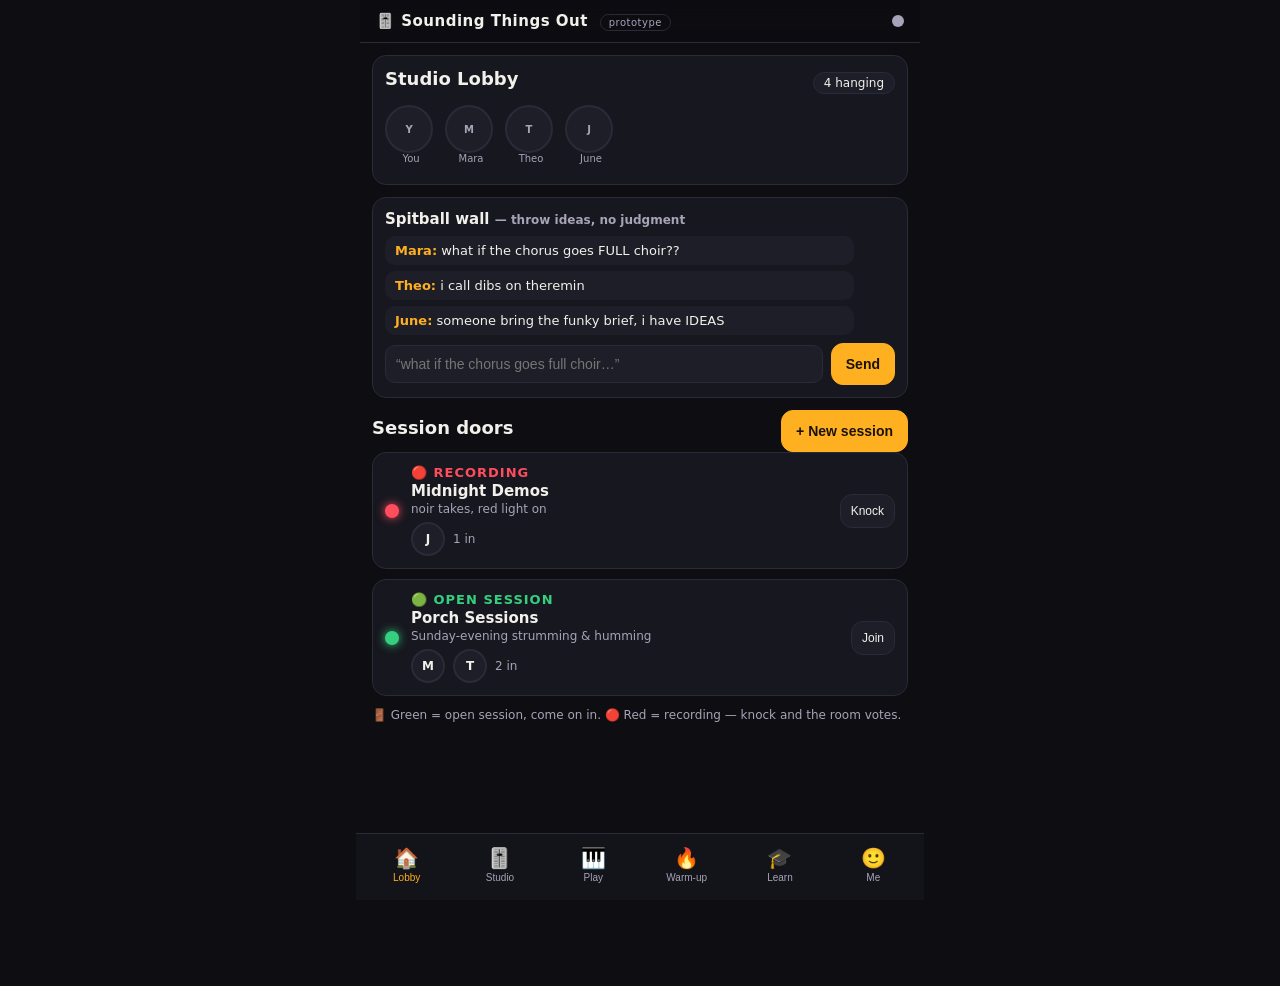
==== index.html @ 52b82dcf "Sounding Things Out — prototype v1 (full-vision sketch)" ====
<!DOCTYPE html>
<html lang="en">
<head>
<meta charset="UTF-8">
<meta name="viewport" content="width=device-width, initial-scale=1, maximum-scale=1, user-scalable=no, viewport-fit=cover">
<meta name="theme-color" content="#0d0d12">
<title>Sounding Things Out — cooperative jam studio (prototype)</title>
<link rel="stylesheet" href="styles.css">
</head>
<body>
<div id="app">
  <header id="topbar">
    <div id="brand">🎚️ Sounding Things Out <span class="proto">prototype</span></div>
    <div id="netdot" class="offline" title="sync status"></div>
  </header>

  <main id="main">
    <!-- LOBBY -->
    <section id="screen-lobby" class="screen active">
      <div class="card">
        <div class="row space"><h2>Studio Lobby</h2><span id="onlineCount" class="pill">0 hanging</span></div>
        <div id="presenceRow" class="avatars"></div>
      </div>
      <div class="card">
        <h3>Spitball wall <span class="fine">— throw ideas, no judgment</span></h3>
        <div id="spitball" class="chat"></div>
        <div class="row"><input id="spitInput" placeholder="“what if the chorus goes full choir…”" maxlength="140"><button id="spitSend" class="primary">Send</button></div>
      </div>
      <div class="row space"><h2>Session doors</h2><button id="newSessionBtn" class="primary">+ New session</button></div>
      <div id="doorList"></div>
      <p class="fine">🚪 Green = open session, come on in. 🔴 Red = recording — knock and the room votes.</p>
    </section>

    <!-- STUDIO -->
    <section id="screen-studio" class="screen">
      <div id="noSession" class="card center">
        <p>No session yet. Mingle in the lobby and open a door — or start one.</p>
        <button class="primary" id="goLobbyBtn">Go to lobby</button>
      </div>
      <div id="sessionWrap" class="hidden">
        <div id="doorSign" class="door open"><span class="lamp"></span><span id="doorText">OPEN SESSION</span></div>
        <div class="card">
          <div class="row space"><div><h2 id="sessName">—</h2><div id="sessMeta" class="fine"></div></div><button id="leaveSess" class="ghost">Leave</button></div>
          <div class="row wrap" id="memberRow"></div>
          <div id="joinReqs"></div>
        </div>
        <div class="card transport">
          <div class="row space">
            <label>BPM <input id="bpm" type="range" min="60" max="180" value="120"><b id="bpmVal">120</b></label>
            <label class="row"><input type="checkbox" id="metroChk" checked> 🥁 metronome</label>
            <label class="row"><input type="checkbox" id="loopChk"> loop</label>
          </div>
          <div class="row big">
            <button id="countBtn" class="ghost">1-2-3-4</button>
            <button id="playBtn" class="primary bigbtn">▶ Play</button>
            <button id="recBtn" class="recbtn">⏺ Rec</button>
          </div>
          <div class="row"><span class="fine">Key:</span><b id="sessKey">C</b><span class="fine">Vibe:</span><b id="sessVibe">—</b></div>
        </div>
        <div class="card">
          <div class="row space"><h3>Tracks</h3><button id="addTrackBtn" class="primary">+ Add track</button></div>
          <div id="trackList"></div>
        </div>
        <div class="card">
          <div class="row space"><h3>Master scope</h3>
            <div class="seg" id="scopeSeg"><button data-v="wave" class="on">Wave</button><button data-v="spec">Spectrogram</button></div>
          </div>
          <canvas id="scope" width="640" height="160"></canvas>
        </div>
        <div class="row">
          <button id="exportBtn" class="primary">⬇ Export demo</button>
          <button id="saveProjBtn">💾 Save project</button>
        </div>
        <p class="fine">Exports are always labeled <b>DEMO RECORDING</b>. Projects save tracks, effects &amp; mixer settings like a producer's desk. Audio clips live on this device in the prototype.</p>
      </div>
    </section>

    <!-- PLAY -->
    <section id="screen-play" class="screen">
      <div class="seg big" id="instSeg">
        <button data-i="drums" class="on">🥁 Drums</button><button data-i="keys">🎹 Keys</button><button data-i="theremin">📡 Theremin</button><button data-i="motion">🤳 Motion</button>
      </div>
      <div class="row space"><label class="row"><input type="checkbox" id="stayInKey" checked> Stay in key (<b id="keyLabel">C</b>)</label><span class="fine" id="armHint">arm a track in Studio to record</span></div>
      <div id="instArea"></div>
    </section>

    <!-- WARM-UP -->
    <section id="screen-warmup" class="screen">
      <h2>Warm-up: get in character 🎭</h2>
      <p class="fine">Every great take starts before the red light. Pick a vibe, get into it like a method actor, sketch the single's cover.</p>
      <div id="vibeChips" class="chips"></div>
      <div class="card" id="briefCard"><h3 id="briefName">—</h3><p id="briefText"></p><div class="row"><span class="pill" id="briefKey"></span><span class="pill" id="briefBpm"></span></div></div>
      <div class="card">
        <h3>Sketch the single's cover</h3>
        <canvas id="coverCanvas" width="300" height="300"></canvas>
        <div id="palette" class="row wrap"></div>
        <div class="row"><button id="coverClear" class="ghost">Clear</button><button id="coverSave" class="primary">Set as cover</button></div>
      </div>
      <button id="warmStart" class="primary bigbtn wide">Open a session with this vibe</button>
    </section>

    <!-- LEARN -->
    <section id="screen-learn" class="screen">
      <div id="lessonList"></div>
      <div id="lessonDetail" class="hidden">
        <button id="lessonBack" class="ghost">← All lessons</button>
        <div class="card" id="lessonBody"></div>
      </div>
    </section>

    <!-- ME -->
    <section id="screen-me" class="screen">
      <div class="card">
        <h2>My profile</h2>
        <div class="row"><img id="photoPrev" class="bigavatar" alt="you"><div>
          <input id="nameInput" placeholder="Your name" maxlength="24">
          <textarea id="bioInput" placeholder="A few things about you…" maxlength="140" rows="2"></textarea>
        </div></div>
        <div class="row"><label class="btn">📷 Upload photo<input type="file" id="photoInput" accept="image/*" hidden></label><button id="avatarBtn" class="ghost">Initials avatar</button></div>
        <button id="saveProfile" class="primary">Save profile</button>
      </div>
      <div class="card"><h3>My demos</h3><div id="demoList"><p class="fine">Nothing exported yet.</p></div></div>
      <div class="card"><h3>About this prototype</h3><p class="fine">Full-vision sketch: lobby, sessions with voting doors, layered recording, toy-box instruments, warm-ups, lessons, demo export. Audio clips stay on this device; paste a Firebase config into <b>firebase-config.js</b> to light up live presence, chat &amp; sessions.</p></div>
    </section>
  </main>

  <nav id="tabbar">
    <button data-s="lobby" class="on">🏠<span>Lobby</span></button>
    <button data-s="studio">🎚️<span>Studio</span></button>
    <button data-s="play">🎹<span>Play</span></button>
    <button data-s="warmup">🔥<span>Warm-up</span></button>
    <button data-s="learn">🎓<span>Learn</span></button>
    <button data-s="me">🙂<span>Me</span></button>
  </nav>
</div>

<div id="countOverlay" class="hidden"><div id="countNum">4</div><div class="sub">get ready…</div></div>
<div id="modal" class="hidden"><div class="sheet" id="modalSheet"></div></div>
<div id="toasts"></div>
<script src="firebase-config.js"></script>
<script src="app.js"></script>
</body>
</html>
---- styles.css ----
:root{
  --bg:#0d0d12; --card:#17171f; --card2:#1e1e28; --line:#2a2a38;
  --txt:#f2f0ea; --dim:#a7a3b8; --acc:#ffb020; --green:#35d07f; --red:#ff4d5e;
  --blue:#6cb8ff; --purple:#b48cff;
}
html,body{height:100%;}
body{margin:0;background:var(--bg);color:var(--txt);font-family:-apple-system,system-ui,"Segoe UI",Roboto,sans-serif;-webkit-tap-highlight-color:transparent;overscroll-behavior-y:none;}
#app{max-width:560px;margin:0 auto;min-height:100%;display:flex;flex-direction:column;padding-bottom:86px;}
#topbar{position:sticky;top:0;z-index:20;display:flex;align-items:center;justify-content:space-between;padding:12px 16px;background:rgba(13,13,18,.92);backdrop-filter:blur(8px);border-bottom:1px solid var(--line);}
#brand{font-weight:800;letter-spacing:.5px;font-size:15px;}
#brand .star{color:var(--acc);}
.proto{font-size:10px;font-weight:400;color:var(--dim);border:1px solid var(--line);border-radius:20px;padding:2px 8px;margin-left:6px;}
#netdot{width:12px;height:12px;border-radius:50%;background:var(--dim);}
#netdot.live{background:var(--green);box-shadow:0 0 8px var(--green);}
#netdot.offline{background:var(--dim);}
main{padding:12px 12px 0;}
.screen{display:none;}
.screen.active{display:block;animation:fade .18s ease;}
@keyframes fade{from{opacity:.4;transform:translateY(4px);}to{opacity:1;transform:none;}}
.card{background:var(--card);border:1px solid var(--line);border-radius:14px;padding:12px;margin-bottom:12px;}
h2{font-size:18px;margin:0 0 8px;} h3{font-size:15px;margin:0 0 8px;}
.row{display:flex;align-items:center;gap:8px;}
.row.space{justify-content:space-between;} .row.wrap{flex-wrap:wrap;} .row.big{gap:12px;margin:10px 0;}
.fine{font-size:12px;color:var(--dim);} .center{text-align:center;}
.hidden{display:none!important;}
.pill{background:var(--card2);border:1px solid var(--line);border-radius:20px;padding:3px 10px;font-size:12px;}
button{background:var(--card2);color:var(--txt);border:1px solid var(--line);border-radius:12px;padding:10px 14px;font-size:14px;cursor:pointer;min-height:42px;}
button:active{transform:scale(.97);}
button.primary{background:var(--acc);border-color:var(--acc);color:#1a1206;font-weight:700;}
button.ghost{background:transparent;}
button.recbtn{border-color:var(--red);color:var(--red);font-weight:700;}
button.recbtn.armed{background:var(--red);color:#fff;animation:pulse 1s infinite;}
@keyframes pulse{50%{opacity:.6;}}
.bigbtn{font-size:16px;padding:12px 22px;} .wide{width:100%;margin:8px 0;}
input[type=text],input:not([type]),textarea{background:var(--card2);border:1px solid var(--line);color:var(--txt);border-radius:10px;padding:10px;font-size:14px;width:100%;box-sizing:border-box;}
input[type=range]{accent-color:var(--acc);}
#tabbar{position:fixed;bottom:0;left:0;right:0;z-index:20;display:flex;background:rgba(20,20,28,.96);backdrop-filter:blur(10px);border-top:1px solid var(--line);padding:6px 4px calc(8px + env(safe-area-inset-bottom));max-width:560px;margin:0 auto;}
#tabbar button{flex:1;background:none;border:none;font-size:20px;display:flex;flex-direction:column;align-items:center;gap:2px;color:var(--dim);min-height:52px;padding:6px 0;}
#tabbar button span{font-size:10px;}
#tabbar button.on{color:var(--acc);}
/* lobby */
.avatars{display:flex;gap:8px;flex-wrap:wrap;margin:8px 0;}
.avatar{width:44px;height:44px;border-radius:50%;object-fit:cover;border:2px solid var(--line);background:var(--card2);display:flex;align-items:center;justify-content:center;font-weight:700;}
.avatar.sm{width:30px;height:30px;font-size:12px;}
.avatar .nm{position:absolute;}
.avwrap{position:relative;text-align:center;font-size:10px;color:var(--dim);width:52px;}
.chat{max-height:180px;overflow-y:auto;display:flex;flex-direction:column;gap:6px;margin-bottom:8px;}
.msg{background:var(--card2);border-radius:10px;padding:7px 10px;font-size:13px;max-width:88%;}
.msg b{color:var(--acc);} .msg.me{align-self:flex-end;background:#2b2416;}
.door{background:var(--card);border:1px solid var(--line);border-radius:14px;padding:12px;margin-bottom:10px;display:flex;gap:12px;align-items:center;}
.door .sign{flex:1;}
.door .lampdot{width:14px;height:14px;border-radius:50%;}
.door.open .lampdot{background:var(--green);box-shadow:0 0 10px var(--green);}
.door.recording .lampdot{background:var(--red);box-shadow:0 0 10px var(--red);animation:pulse 1.2s infinite;}
.door .stext{font-weight:800;font-size:13px;letter-spacing:1px;}
.door.open .stext{color:var(--green);} .door.recording .stext{color:var(--red);}
.door h3{margin:2px 0;} .door .vibe{font-size:12px;color:var(--dim);}
.door img.cover{width:52px;height:52px;border-radius:8px;object-fit:cover;border:1px solid var(--line);}
/* studio */
.door.big{font-size:20px;padding:16px;justify-content:center;gap:12px;cursor:pointer;}
.door.big .lamp{width:18px;height:18px;border-radius:50%;}
.door.open .lamp{background:var(--green);box-shadow:0 0 14px var(--green);}
.door.recording .lamp{background:var(--red);box-shadow:0 0 14px var(--red);animation:pulse 1s infinite;}
#doorSign.recording{border-color:var(--red);}
.transport label{font-size:13px;}
.track{border:1px solid var(--line);border-radius:12px;padding:10px;margin-bottom:10px;background:var(--card2);}
.track.armed{border-color:var(--red);}
.track canvas.wave{width:100%;height:56px;background:#101018;border-radius:8px;display:block;margin:8px 0;}
.track .trow{display:flex;align-items:center;gap:6px;flex-wrap:wrap;}
.track .tname{font-weight:700;font-size:14px;}
.fx{display:grid;grid-template-columns:1fr 1fr 1fr;gap:6px;margin-top:8px;}
.fx label{font-size:11px;color:var(--dim);display:flex;flex-direction:column;gap:2px;}
.fx input[type=range]{width:100%;}
.mini{font-size:12px;padding:6px 10px;min-height:34px;}
.mini.on{background:var(--acc);color:#1a1206;border-color:var(--acc);font-weight:700;}
#scope{width:100%;height:120px;background:#0a0a10;border-radius:10px;border:1px solid var(--line);}
.seg{display:flex;background:var(--card2);border:1px solid var(--line);border-radius:12px;overflow:hidden;}
.seg button{flex:1;border:none;border-radius:0;background:transparent;min-height:38px;font-size:13px;}
.seg button.on{background:var(--acc);color:#1a1206;font-weight:700;}
.seg.big button{font-size:14px;padding:10px 4px;}
/* play */
#instArea{margin-top:10px;}
.padgrid{display:grid;grid-template-columns:repeat(4,1fr);gap:8px;margin:10px 0;}
.pad{aspect-ratio:1;border-radius:14px;font-size:13px;font-weight:700;background:var(--card2);}
.pad.hit{background:var(--acc);color:#1a1206;}
.seq{display:grid;grid-template-columns:repeat(16,1fr);gap:3px;margin:8px 0;}
.seq .cell{aspect-ratio:.7;border-radius:4px;background:#26262f;border:1px solid var(--line);min-height:30px;padding:0;}
.seq .cell.on{background:var(--acc);border-color:var(--acc);}
.seq .cell.now{outline:2px solid var(--blue);}
.seqlabel{font-size:12px;width:52px;color:var(--dim);}
.seqrow{display:flex;align-items:center;gap:6px;}
.piano{position:relative;height:150px;margin:10px 0;user-select:none;touch-action:none;}
.piano .wk{position:absolute;top:0;bottom:0;background:#f2f0ea;border:1px solid #999;border-radius:0 0 6px 6px;}
.piano .bk{position:absolute;top:0;height:60%;background:#15151c;border-radius:0 0 5px 5px;z-index:2;}
.piano .wk.hit{background:var(--acc);} .piano .bk.hit{background:var(--acc);}
.theremin{height:300px;border-radius:16px;background:radial-gradient(circle at 50% 40%,#23232f,#121218);border:1px solid var(--line);position:relative;touch-action:none;overflow:hidden;margin:10px 0;}
.theremin .dot{position:absolute;width:26px;height:26px;border-radius:50%;background:var(--acc);box-shadow:0 0 18px var(--acc);transform:translate(-50%,-50%);display:none;}
.theremin .note{position:absolute;top:8px;left:12px;font-size:22px;font-weight:800;color:var(--acc);}
.motionbox{min-height:220px;border-radius:16px;border:1px dashed var(--line);display:flex;flex-direction:column;align-items:center;justify-content:center;gap:10px;padding:16px;margin:10px 0;text-align:center;}
#camView{width:100%;border-radius:12px;background:#000;}
/* warmup */
.chips{display:flex;gap:8px;flex-wrap:wrap;margin-bottom:12px;}
.chips button{border-radius:20px;}
.chips button.on{background:var(--purple);border-color:var(--purple);color:#14101f;font-weight:700;}
#coverCanvas{width:100%;max-width:300px;aspect-ratio:1;border-radius:12px;border:1px solid var(--line);background:#fff;touch-action:none;display:block;margin:0 auto 10px;}
.swatch{width:34px;height:34px;border-radius:50%;border:2px solid transparent;padding:0;min-height:34px;}
.swatch.on{border-color:#fff;}
/* learn */
.lesson{border:1px solid var(--line);border-radius:14px;padding:14px;margin-bottom:10px;background:var(--card);cursor:pointer;}
.lesson h3{margin:0 0 4px;} .lesson .tag{font-size:11px;color:var(--purple);font-weight:700;letter-spacing:1px;}
.lesson p{font-size:13px;color:var(--dim);margin:4px 0 0;}
.meter{height:120px;position:relative;background:#101018;border-radius:12px;margin:10px 0;overflow:hidden;border:1px solid var(--line);}
.meter .needle{position:absolute;top:0;bottom:0;width:3px;background:var(--acc);transition:left .05s;}
.meter .zone{position:absolute;top:0;bottom:0;background:rgba(53,208,127,.18);border-left:1px solid var(--green);border-right:1px solid var(--green);}
.meter .nlabel{position:absolute;bottom:6px;width:100%;text-align:center;font-size:20px;font-weight:800;}
.bigTap{width:140px;height:140px;border-radius:50%;font-size:18px;font-weight:800;margin:10px auto;display:block;}
.score{font-size:28px;font-weight:800;text-align:center;color:var(--green);}
/* modal / overlay / toast */
#modal{position:fixed;inset:0;background:rgba(0,0,0,.6);z-index:50;display:flex;align-items:flex-end;justify-content:center;}
#modal .sheet{background:var(--card);border-radius:18px 18px 0 0;padding:18px;width:100%;max-width:560px;max-height:85vh;overflow-y:auto;padding-bottom:calc(24px + env(safe-area-inset-bottom));}
#modal .sheet h3{margin-top:0;}
#countOverlay{position:fixed;inset:0;background:rgba(0,0,0,.75);z-index:60;display:flex;flex-direction:column;align-items:center;justify-content:center;}
#countNum{font-size:120px;font-weight:900;color:var(--acc);}
#countOverlay .sub{color:var(--dim);font-size:16px;}
#toasts{position:fixed;top:60px;left:0;right:0;z-index:70;display:flex;flex-direction:column;align-items:center;gap:8px;pointer-events:none;}
.toast{background:#23232e;border:1px solid var(--line);border-radius:12px;padding:10px 16px;font-size:14px;animation:fade .2s;}
.bigavatar{width:72px;height:72px;border-radius:50%;object-fit:cover;border:2px solid var(--line);background:var(--card2);}
.joinreq{background:#2a2113;border:1px solid var(--acc);border-radius:10px;padding:8px;margin-top:8px;font-size:13px;}
.kv{display:flex;justify-content:space-between;font-size:13px;padding:4px 0;border-bottom:1px dashed var(--line);}
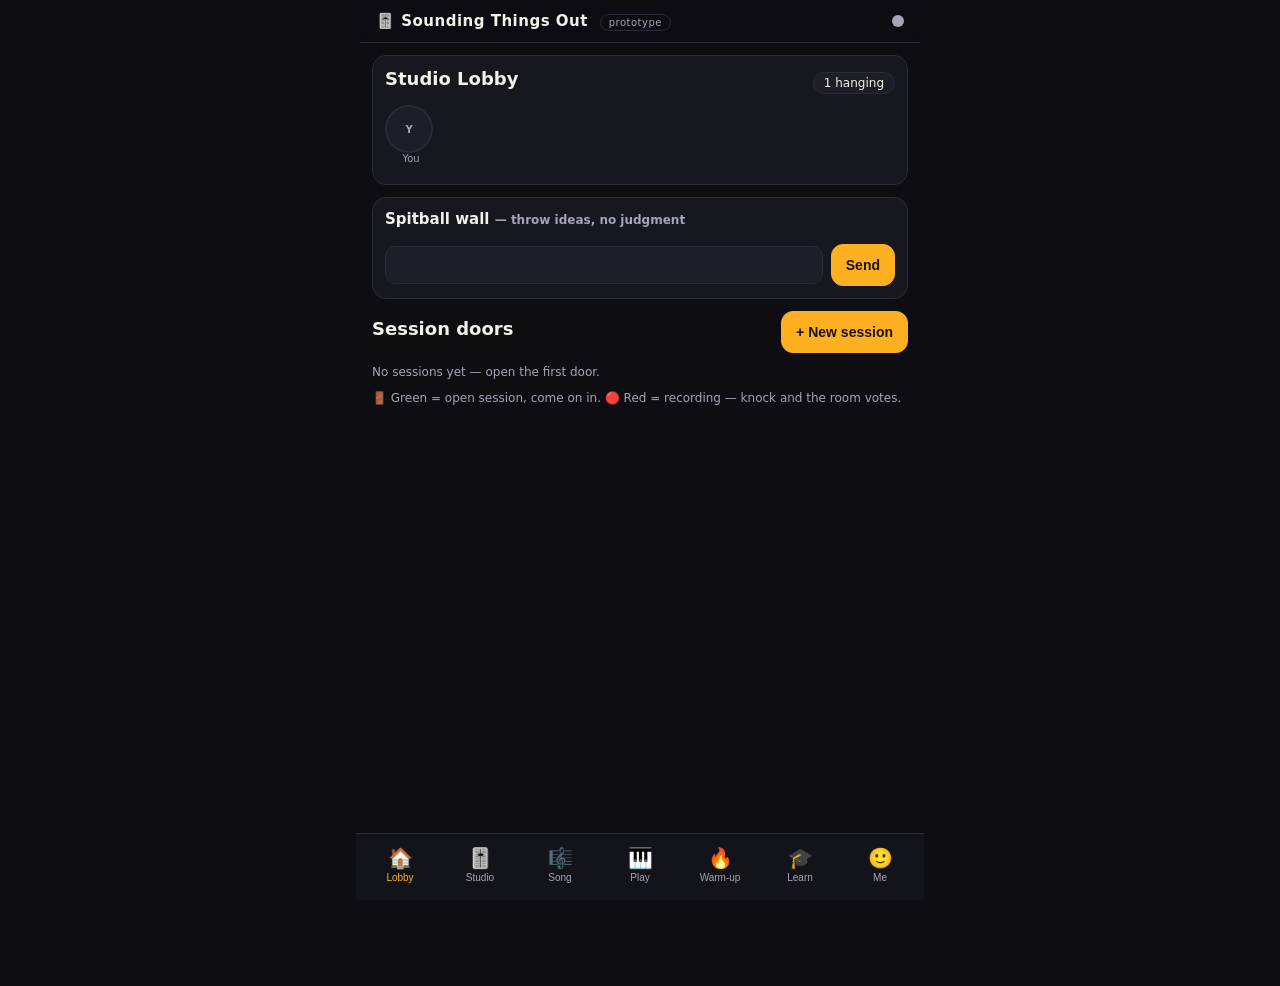
==== commit 26c645c0: "Song builder: loop library + sections + song playback (beatForge-style arrangement)" ====
--- a/index.html
+++ b/index.html
@@ -24,7 +24,7 @@
       <div class="card">
         <h3>Spitball wall <span class="fine">— throw ideas, no judgment</span></h3>
         <div id="spitball" class="chat"></div>
-        <div class="row"><input id="spitInput" placeholder="“what if the chorus goes full choir…”" maxlength="140"><button id="spitSend" class="primary">Send</button></div>
+        <div class="row"><input id="spitInput" maxlength="140"><button id="spitSend" class="primary">Send</button></div>
       </div>
       <div class="row space"><h2>Session doors</h2><button id="newSessionBtn" class="primary">+ New session</button></div>
       <div id="doorList"></div>
@@ -72,6 +72,40 @@
           <button id="saveProjBtn">💾 Save project</button>
         </div>
         <p class="fine">Exports are always labeled <b>DEMO RECORDING</b>. Projects save tracks, effects &amp; mixer settings like a producer's desk. Audio clips live on this device in the prototype.</p>
+      </div>
+    </section>
+
+    <!-- SONG -->
+    <section id="screen-song" class="screen">
+      <div id="noSongSession" class="card center">
+        <p>Songs grow out of sessions. Open a door in the lobby first.</p>
+        <button class="primary" id="goLobbyBtn2">Go to lobby</button>
+      </div>
+      <div id="songWrap" class="hidden">
+        <div class="card">
+          <div class="row space">
+            <div><h2>🎼 Song</h2><div id="songMeta" class="fine"></div></div>
+            <div class="row">
+              <label class="row"><input type="checkbox" id="songLoopChk"> loop</label>
+              <button id="songPlayBtn" class="primary">▶ Play song</button>
+            </div>
+          </div>
+          <div id="songNow" class="fine"></div>
+        </div>
+        <div class="card">
+          <div class="row space"><h3>Loop library</h3></div>
+          <div id="loopLib"></div>
+          <div class="row wrap" style="margin-top:8px">
+            <button id="capDrumsBtn">🥁 Capture drum loop</button>
+            <button id="capTracksBtn">⤵ Capture track loops</button>
+          </div>
+          <p class="fine">Make a beat in Play → Drums, or record something in the Studio — then capture it here as a loop.</p>
+        </div>
+        <div class="card">
+          <div class="row space"><h3>Sections</h3><button id="addSectionBtn" class="primary">+ Add section</button></div>
+          <div id="sectionList"></div>
+          <p class="fine">A song is sections in order. Tap a loop chip to drop it into a section — or tap again to take it out.</p>
+        </div>
       </div>
     </section>
 
@@ -127,6 +161,7 @@
   <nav id="tabbar">
     <button data-s="lobby" class="on">🏠<span>Lobby</span></button>
     <button data-s="studio">🎚️<span>Studio</span></button>
+    <button data-s="song">🎼<span>Song</span></button>
     <button data-s="play">🎹<span>Play</span></button>
     <button data-s="warmup">🔥<span>Warm-up</span></button>
     <button data-s="learn">🎓<span>Learn</span></button>
--- a/styles.css
+++ b/styles.css
@@ -93,6 +93,8 @@
 .piano .wk{position:absolute;top:0;bottom:0;background:#f2f0ea;border:1px solid #999;border-radius:0 0 6px 6px;}
 .piano .bk{position:absolute;top:0;height:60%;background:#15151c;border-radius:0 0 5px 5px;z-index:2;}
 .piano .wk.hit{background:var(--acc);} .piano .bk.hit{background:var(--acc);}
+.piano .wk span{position:absolute;bottom:6px;left:0;right:0;text-align:center;font-size:11px;font-weight:700;color:#8a877f;pointer-events:none;}
+.piano .wk.hit span{color:#fff;}
 .theremin{height:300px;border-radius:16px;background:radial-gradient(circle at 50% 40%,#23232f,#121218);border:1px solid var(--line);position:relative;touch-action:none;overflow:hidden;margin:10px 0;}
 .theremin .dot{position:absolute;width:26px;height:26px;border-radius:50%;background:var(--acc);box-shadow:0 0 18px var(--acc);transform:translate(-50%,-50%);display:none;}
 .theremin .note{position:absolute;top:8px;left:12px;font-size:22px;font-weight:800;color:var(--acc);}
@@ -127,3 +129,9 @@
 .bigavatar{width:72px;height:72px;border-radius:50%;object-fit:cover;border:2px solid var(--line);background:var(--card2);}
 .joinreq{background:#2a2113;border:1px solid var(--acc);border-radius:10px;padding:8px;margin-top:8px;font-size:13px;}
 .kv{display:flex;justify-content:space-between;font-size:13px;padding:4px 0;border-bottom:1px dashed var(--line);}
+/* song builder */
+.loopchip{display:flex;align-items:center;gap:8px;padding:8px 10px;border:1px solid var(--line);border-radius:10px;margin-bottom:6px;background:var(--card2);}
+.loopchip b{font-size:14px;}
+.seccard{border:1px solid var(--line);border-radius:12px;padding:10px;margin-bottom:10px;background:var(--card2);}
+.seccard.now{border-color:var(--acc);box-shadow:0 0 0 1px var(--acc);}
+#songNow{margin-top:8px;font-weight:700;color:var(--acc);min-height:20px;}
